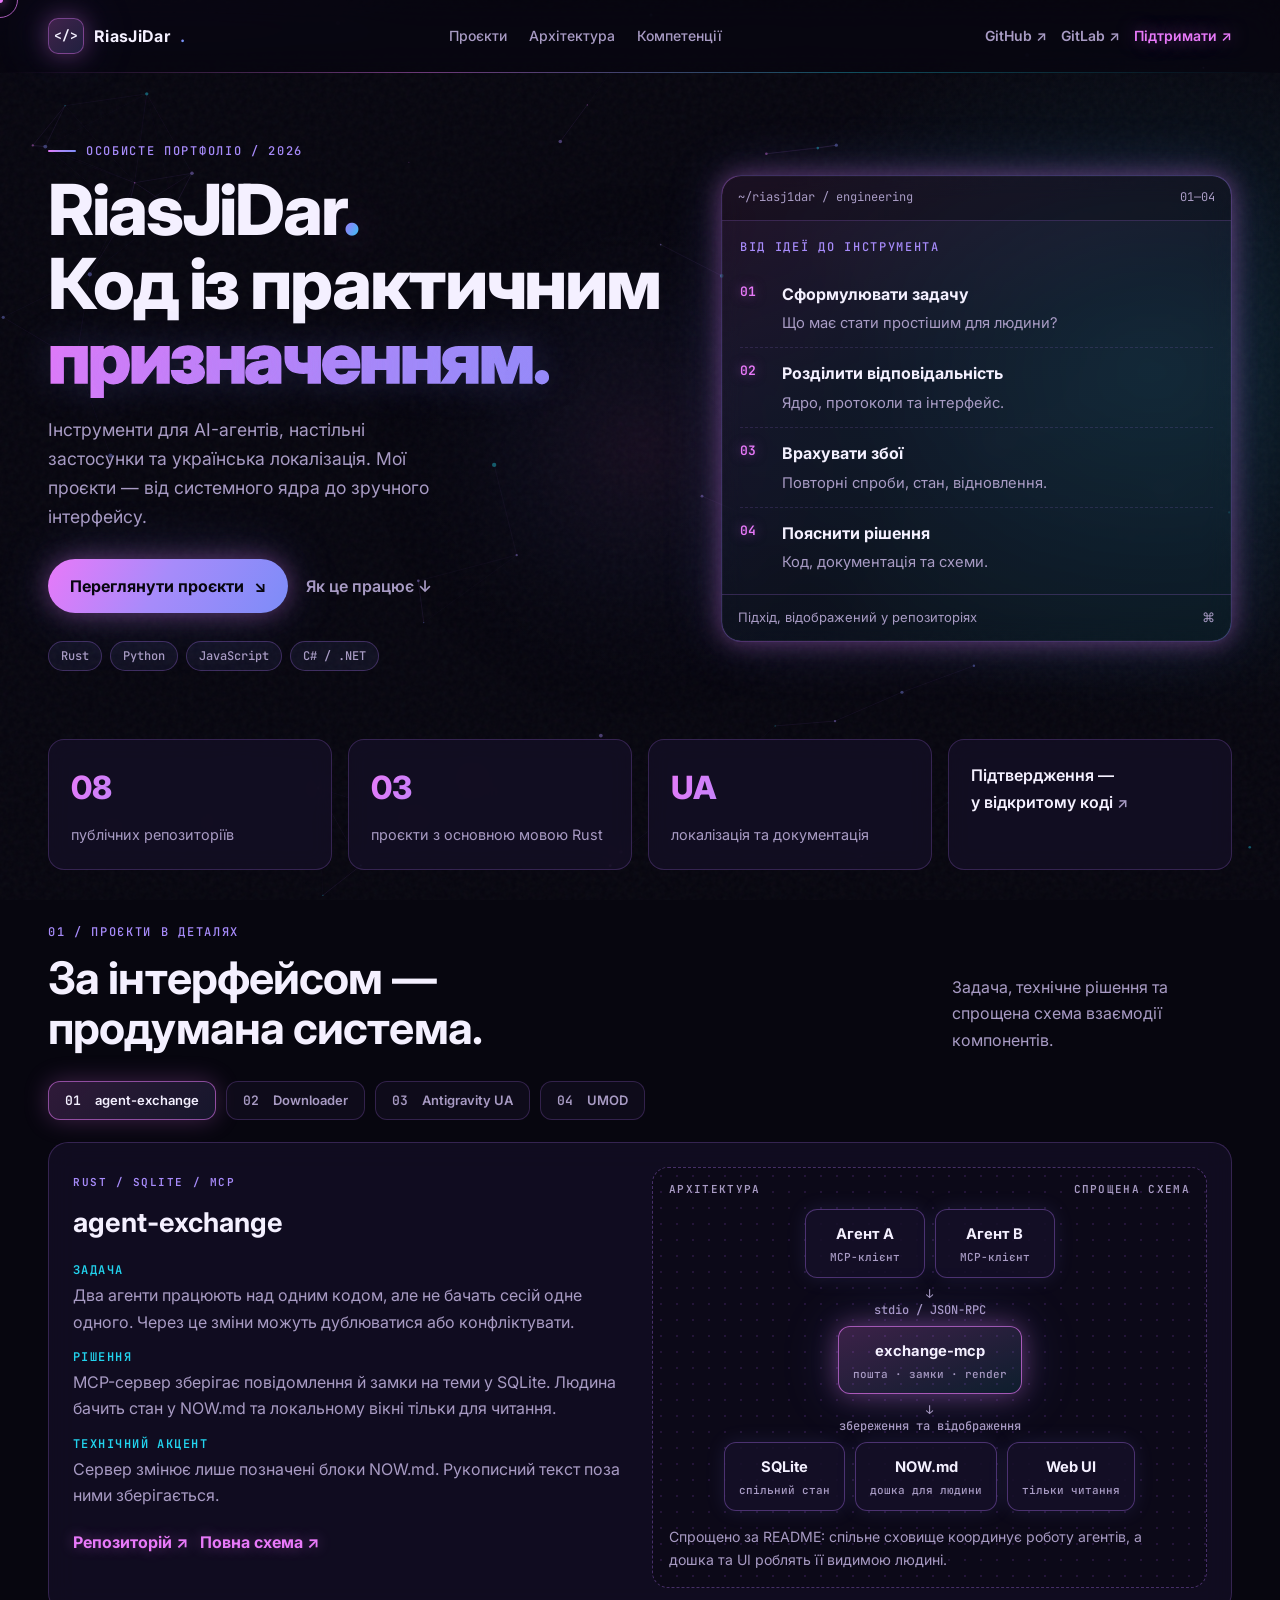
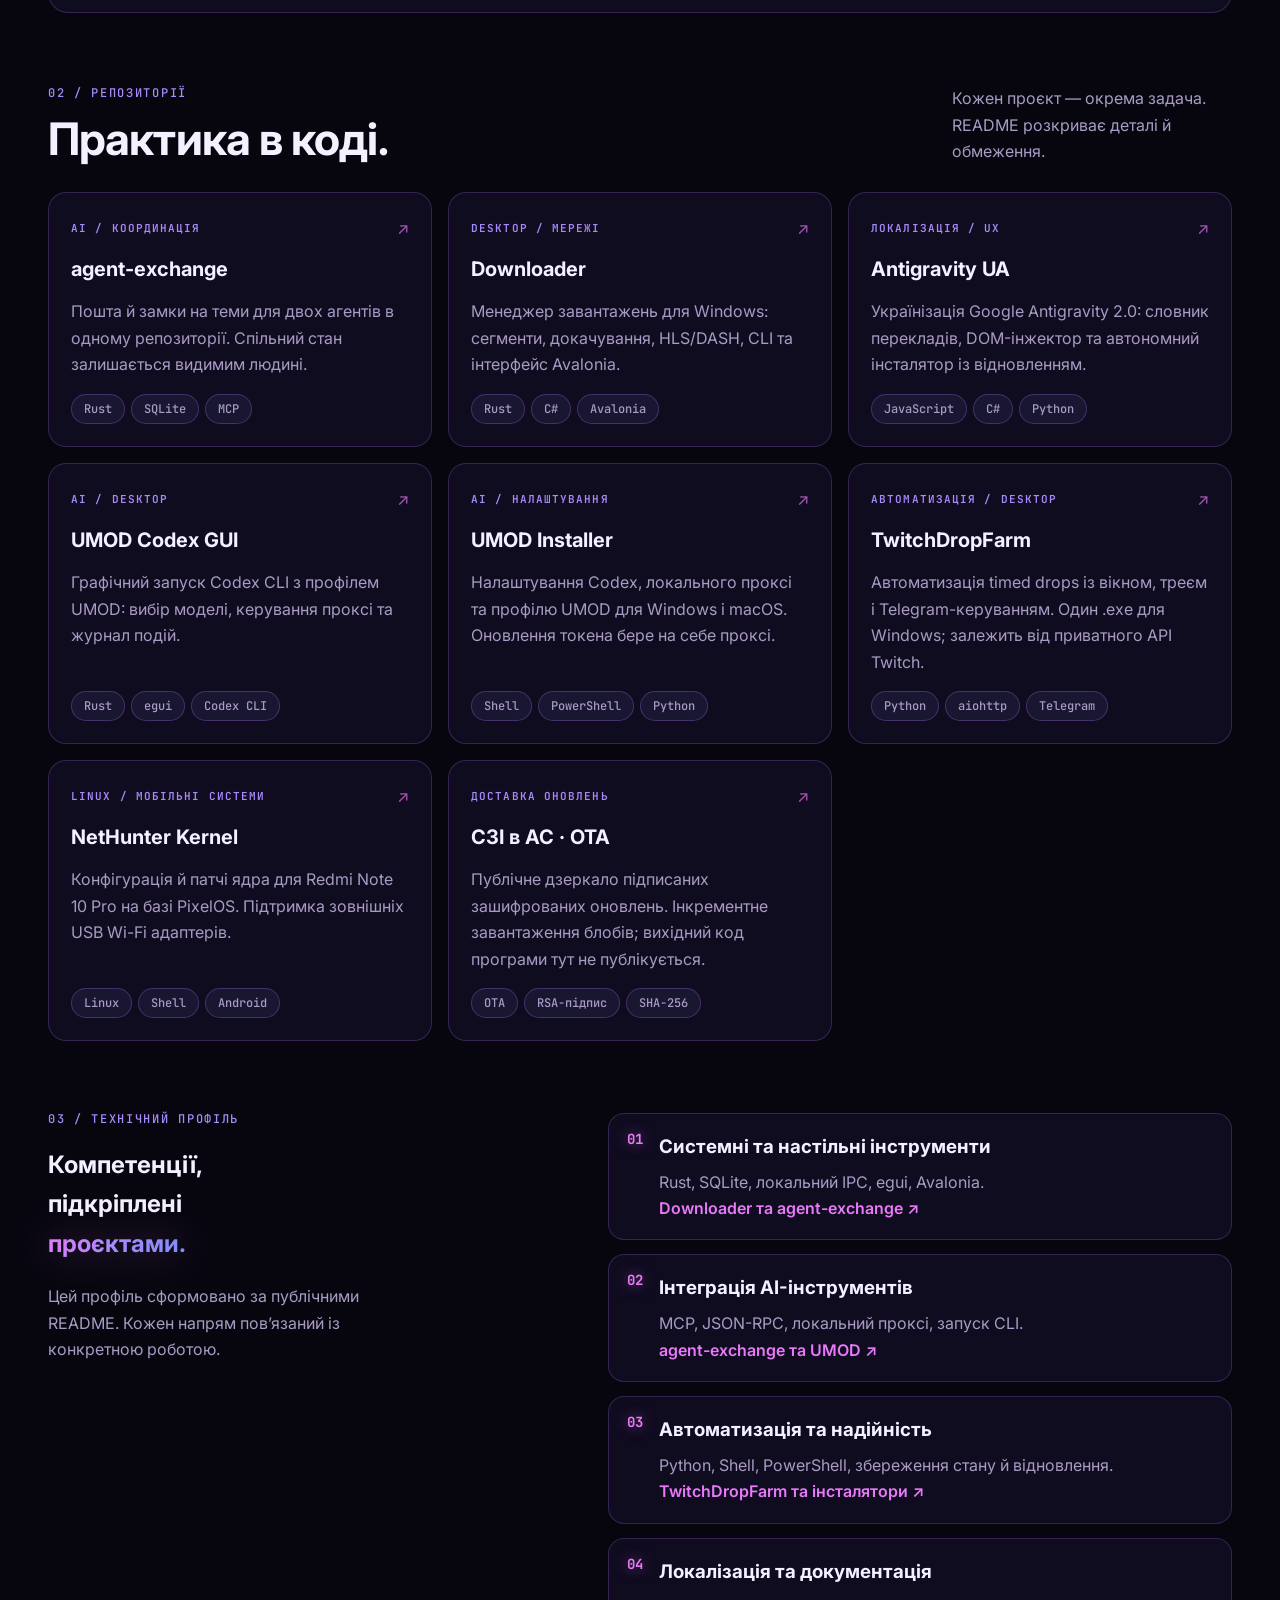
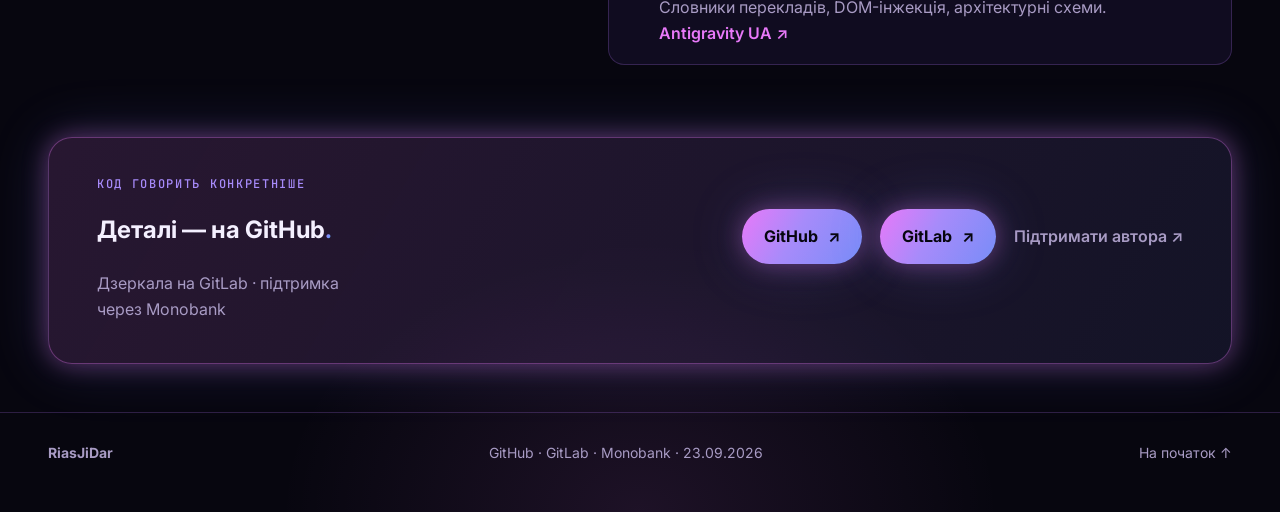
==== v1/index.html @ a7cee1c5 "Promote Win95 Deck to site root; archive Neon as /v1/ v3 becomes the homepage. Old neon lives at /v1" ====
<!doctype html>
<html lang="uk">
<head>
<meta charset="utf-8">
<meta name="viewport" content="width=device-width, initial-scale=1">
<title>RiasJiDar — інструменти, код, архітектура</title>
<meta name="description" content="GitHub-портфоліо RiasJiDar: Rust, Python, інструменти для AI-агентів, Windows-застосунки та українська локалізація. Проєкти з поясненнями й схемами.">
<meta name="theme-color" content="#101210">
<meta property="og:title" content="RiasJiDar — GitHub-портфоліо">
<meta property="og:description" content="Від задачі до архітектури. Проєкти, технічні рішення та відкритий код.">
<link rel="icon" type="image/svg+xml" href="data:image/svg+xml,%3Csvg xmlns='http://www.w3.org/2000/svg' viewBox='0 0 32 32'%3E%3Crect width='32' height='32' rx='7' fill='%23101210'/%3E%3Cpath d='M12 9 5 16l7 7m8-14 7 7-7 7' fill='none' stroke='%23c9f568' stroke-width='3'/%3E%3C/svg%3E">
<link rel="preconnect" href="https://fonts.googleapis.com">
<link rel="preconnect" href="https://fonts.gstatic.com" crossorigin>
<link href="https://fonts.googleapis.com/css2?family=Inter:wght@400;500;600;700;800&family=JetBrains+Mono:wght@400;500&display=swap" rel="stylesheet">
<link rel="stylesheet" href="style.css">
</head>
<body class="fancy">
<canvas id="bg-canvas" aria-hidden="true"></canvas>
<div class="noise" aria-hidden="true"></div>
<div class="cursor" aria-hidden="true"></div>
<div class="cursor-dot" aria-hidden="true"></div>
<div class="scroll-progress" aria-hidden="true"></div>
<a class="skip" href="#main">До вмісту</a>
<header>
<a class="brand" href="#" aria-label="RiasJiDar — на початок">
<span class="brand-icon">&lt;/&gt;</span> RiasJiDar<span class="brand-dot">.</span>
</a>
<nav aria-label="Головна навігація">
<a href="#projects">Проєкти</a>
<a href="#architecture">Архітектура</a>
<a href="#skills">Компетенції</a>
</nav>
<div class="header-links">
<a class="github-top" href="https://github.com/RiasJ1Dar/" target="_blank" rel="noopener noreferrer">GitHub <span aria-hidden="true">↗</span></a>
<a class="github-top" href="https://gitlab.com/RiasJ1Dar" target="_blank" rel="noopener noreferrer">GitLab <span aria-hidden="true">↗</span></a>
<a class="github-top donate" href="https://send.monobank.ua/jar/4XsDm8vmF2" target="_blank" rel="noopener noreferrer">Підтримати <span aria-hidden="true">↗</span></a>
</div>
</header>
<main id="main">
<section class="hero wrap reveal-hero">
<div class="hero-copy">
<p class="eyebrow">
<span class="line">
</span> ОСОБИСТЕ ПОРТФОЛІО / 2026</p>
<h1>RiasJiDar<span class="accent">.</span>
<br>Код із практичним<br>
<span class="outline">призначенням.</span>
</h1>
<p class="intro">Інструменти для AI-агентів, настільні застосунки та українська локалізація. Мої проєкти — від системного ядра до зручного інтерфейсу.</p>
<div class="hero-actions">
<a class="button primary magnetic" href="#projects">Переглянути проєкти <span aria-hidden="true">↘</span>
</a>
<a class="text-link" href="#architecture">Як це працює <span aria-hidden="true">↓</span>
</a>
</div>
<div class="hero-tags">
<span>Rust</span>
<span>Python</span>
<span>JavaScript</span>
<span>C# / .NET</span>
</div>
</div>
<div class="hero-panel">
<div class="panel-bar">
<span class="mono">~/riasj1dar / engineering</span>
<span class="mono">01—04</span>
</div>
<div class="panel-inner">
<p class="eyebrow">ВІД ІДЕЇ ДО ІНСТРУМЕНТА</p>
<div class="engineering-row">
<span class="index">01</span>
<div>
<h3>Сформулювати задачу</h3>
<p>Що має стати простішим для людини?</p>
</div>
</div>
<div class="engineering-row">
<span class="index">02</span>
<div>
<h3>Розділити відповідальність</h3>
<p>Ядро, протоколи та інтерфейс.</p>
</div>
</div>
<div class="engineering-row">
<span class="index">03</span>
<div>
<h3>Врахувати збої</h3>
<p>Повторні спроби, стан, відновлення.</p>
</div>
</div>
<div class="engineering-row">
<span class="index">04</span>
<div>
<h3>Пояснити рішення</h3>
<p>Код, документація та схеми.</p>
</div>
</div>
</div>
<div class="panel-footer">
<span>Підхід, відображений у репозиторіях</span>
<span aria-hidden="true">⌘</span>
</div>
</div>
</section>
<div class="facts wrap reveal">
<div>
<strong>08</strong>
<span>публічних репозиторіїв</span>
</div>
<div>
<strong>03</strong>
<span>проєкти з основною мовою Rust</span>
</div>
<div>
<strong>UA</strong>
<span>локалізація та документація</span>
</div>
<a href="https://github.com/RiasJ1Dar?tab=repositories" target="_blank" rel="noopener noreferrer">Підтвердження —<br>у відкритому коді <span aria-hidden="true">↗</span>
</a>
</div>
<section id="architecture" class="wrap architecture reveal">
<div class="section-top">
<div>
<p class="eyebrow">01 / ПРОЄКТИ В ДЕТАЛЯХ</p>
<h2>За інтерфейсом —<br>продумана система.</h2>
</div>
<p class="section-note">Задача, технічне рішення та спрощена схема взаємодії компонентів.</p>
</div>
<div class="project-tabs" role="tablist" aria-label="Проєкт для перегляду">
<button id="tab-exchange" role="tab" aria-selected="true" aria-controls="case-panel" data-project="exchange">01 <span>agent-exchange</span>
</button>
<button id="tab-downloader" role="tab" aria-selected="false" aria-controls="case-panel" tabindex="-1" data-project="downloader">02 <span>Downloader</span>
</button>
<button id="tab-antigravity" role="tab" aria-selected="false" aria-controls="case-panel" tabindex="-1" data-project="antigravity">03 <span>Antigravity UA</span>
</button>
<button id="tab-umod" role="tab" aria-selected="false" aria-controls="case-panel" tabindex="-1" data-project="umod">04 <span>UMOD</span>
</button>
</div>
<div id="case-panel" role="tabpanel" tabindex="0" aria-labelledby="tab-exchange">
</div>
</section>
<section id="projects" class="wrap projects reveal">
<div class="section-top">
<div>
<p class="eyebrow">02 / РЕПОЗИТОРІЇ</p>
<h2>Практика в коді.</h2>
</div>
<p class="section-note">Кожен проєкт — окрема задача.<br>README розкриває деталі й обмеження.</p>
</div>
<div class="repo-grid">
<a class="repo-card reveal-card" href="https://github.com/RiasJ1Dar/agent-exchange" target="_blank" rel="noopener noreferrer">
<div class="card-top">
<span class="category">AI / КООРДИНАЦІЯ</span>
<span class="external">↗</span>
</div>
<h3>agent-exchange</h3>
<p>Пошта й замки на теми для двох агентів в одному репозиторії. Спільний стан залишається видимим людині.</p>
<div class="tags">
<span>Rust</span>
<span>SQLite</span>
<span>MCP</span>
</div>
</a>
<a class="repo-card reveal-card" href="https://github.com/RiasJ1Dar/downloader" target="_blank" rel="noopener noreferrer">
<div class="card-top">
<span class="category">DESKTOP / МЕРЕЖІ</span>
<span class="external">↗</span>
</div>
<h3>Downloader</h3>
<p>Менеджер завантажень для Windows: сегменти, докачування, HLS/DASH, CLI та інтерфейс Avalonia.</p>
<div class="tags">
<span>Rust</span>
<span>C#</span>
<span>Avalonia</span>
</div>
</a>
<a class="repo-card reveal-card" href="https://github.com/RiasJ1Dar/antigravity-ua" target="_blank" rel="noopener noreferrer">
<div class="card-top">
<span class="category">ЛОКАЛІЗАЦІЯ / UX</span>
<span class="external">↗</span>
</div>
<h3>Antigravity UA</h3>
<p>Українізація Google Antigravity 2.0: словник перекладів, DOM-інжектор та автономний інсталятор із відновленням.</p>
<div class="tags">
<span>JavaScript</span>
<span>C#</span>
<span>Python</span>
</div>
</a>
<a class="repo-card reveal-card" href="https://github.com/RiasJ1Dar/umod-codex-gui" target="_blank" rel="noopener noreferrer">
<div class="card-top">
<span class="category">AI / DESKTOP</span>
<span class="external">↗</span>
</div>
<h3>UMOD Codex GUI</h3>
<p>Графічний запуск Codex CLI з профілем UMOD: вибір моделі, керування проксі та журнал подій.</p>
<div class="tags">
<span>Rust</span>
<span>egui</span>
<span>Codex CLI</span>
</div>
</a>
<a class="repo-card reveal-card" href="https://github.com/RiasJ1Dar/umod-installer" target="_blank" rel="noopener noreferrer">
<div class="card-top">
<span class="category">AI / НАЛАШТУВАННЯ</span>
<span class="external">↗</span>
</div>
<h3>UMOD Installer</h3>
<p>Налаштування Codex, локального проксі та профілю UMOD для Windows і macOS. Оновлення токена бере на себе проксі.</p>
<div class="tags">
<span>Shell</span>
<span>PowerShell</span>
<span>Python</span>
</div>
</a>
<a class="repo-card reveal-card" href="https://github.com/RiasJ1Dar/TwitchDropFarm" target="_blank" rel="noopener noreferrer">
<div class="card-top">
<span class="category">АВТОМАТИЗАЦІЯ / DESKTOP</span>
<span class="external">↗</span>
</div>
<h3>TwitchDropFarm</h3>
<p>Автоматизація timed drops із вікном, треєм і Telegram-керуванням. Один .exe для Windows; залежить від приватного API Twitch.</p>
<div class="tags">
<span>Python</span>
<span>aiohttp</span>
<span>Telegram</span>
</div>
</a>
<a class="repo-card reveal-card" href="https://github.com/RiasJ1Dar/sweet-nethunter-kernel" target="_blank" rel="noopener noreferrer">
<div class="card-top">
<span class="category">LINUX / МОБІЛЬНІ СИСТЕМИ</span>
<span class="external">↗</span>
</div>
<h3>NetHunter Kernel</h3>
<p>Конфігурація й патчі ядра для Redmi Note 10 Pro на базі PixelOS. Підтримка зовнішніх USB Wi-Fi адаптерів.</p>
<div class="tags">
<span>Linux</span>
<span>Shell</span>
<span>Android</span>
</div>
</a>
<a class="repo-card reveal-card" href="https://github.com/RiasJ1Dar/szi-as-ota" target="_blank" rel="noopener noreferrer">
<div class="card-top">
<span class="category">ДОСТАВКА ОНОВЛЕНЬ</span>
<span class="external">↗</span>
</div>
<h3>СЗІ в АС · OTA</h3>
<p>Публічне дзеркало підписаних зашифрованих оновлень. Інкрементне завантаження блобів; вихідний код програми тут не публікується.</p>
<div class="tags">
<span>OTA</span>
<span>RSA-підпис</span>
<span>SHA-256</span>
</div>
</a>
</div>
</section>
<section id="skills" class="wrap skills reveal">
<div>
<p class="eyebrow">03 / ТЕХНІЧНИЙ ПРОФІЛЬ</p>
<h2>Компетенції,<br>підкріплені<br>
<span class="accent">проєктами.</span>
</h2>
<p class="skills-note">Цей профіль сформовано за публічними README. Кожен напрям пов’язаний із конкретною роботою.</p>
</div>
<div class="skill-list">
<div>
<span class="skill-number">01</span>
<div>
<h3>Системні та настільні інструменти</h3>
<p>Rust, SQLite, локальний IPC, egui, Avalonia.<br>
<a href="#architecture" data-select="downloader">Downloader та agent-exchange ↗</a>
</p>
</div>
</div>
<div>
<span class="skill-number">02</span>
<div>
<h3>Інтеграція AI-інструментів</h3>
<p>MCP, JSON-RPC, локальний проксі, запуск CLI.<br>
<a href="#architecture" data-select="umod">agent-exchange та UMOD ↗</a>
</p>
</div>
</div>
<div>
<span class="skill-number">03</span>
<div>
<h3>Автоматизація та надійність</h3>
<p>Python, Shell, PowerShell, збереження стану й відновлення.<br>
<a href="https://github.com/RiasJ1Dar/TwitchDropFarm" target="_blank" rel="noopener noreferrer">TwitchDropFarm та інсталятори ↗</a>
</p>
</div>
</div>
<div>
<span class="skill-number">04</span>
<div>
<h3>Локалізація та документація</h3>
<p>Словники перекладів, DOM-інжекція, архітектурні схеми.<br>
<a href="#architecture" data-select="antigravity">Antigravity UA ↗</a>
</p>
</div>
</div>
</div>
</section>
<section class="closing wrap reveal">
<div>
<p class="eyebrow">КОД ГОВОРИТЬ КОНКРЕТНІШЕ</p>
<h2>Деталі — на GitHub<span class="accent">.</span></h2>
<p class="section-note" style="margin-top:12px">Дзеркала на GitLab · підтримка через Monobank</p>
</div>
<div class="hero-actions">
<a class="button primary magnetic" href="https://github.com/RiasJ1Dar/" target="_blank" rel="noopener noreferrer">GitHub <span aria-hidden="true">↗</span></a>
<a class="button primary magnetic" href="https://gitlab.com/RiasJ1Dar" target="_blank" rel="noopener noreferrer">GitLab <span aria-hidden="true">↗</span></a>
<a class="text-link" href="https://send.monobank.ua/jar/4XsDm8vmF2" target="_blank" rel="noopener noreferrer">Підтримати автора <span aria-hidden="true">↗</span></a>
</div>
</section>
</main>
<footer class="wrap">
<span><strong>RiasJiDar</strong></span>
<span>GitHub · GitLab · Monobank · 23.09.2026</span>
<a href="#">На початок ↑</a>
</footer>
<script src="app.js"></script>
</body>
</html>
---- v1/style.css ----
/* RiasJ1Dar portfolio — purple neon + iridescent */
:root{
  --bg:#07060f;
  --bg2:#0d0a1a;
  --panel:rgba(22,16,40,.72);
  --panel-solid:#141022;
  --line:rgba(180,120,255,.22);
  --text:#f4f0ff;
  --muted:#a89bc4;
  --accent:#c084fc;
  --accent2:#a78bfa;
  --neon:#e879f9;
  --neon2:#818cf8;
  --neon3:#22d3ee;
  --glow:0 0 24px rgba(232,121,249,.35),0 0 60px rgba(129,140,248,.2);
  --mono:"JetBrains Mono",ui-monospace,SFMono-Regular,Consolas,monospace;
  --sans:Inter,"Segoe UI",system-ui,sans-serif;
  --iris:linear-gradient(120deg,#e879f9,#a78bfa,#818cf8,#22d3ee,#e879f9);
}
*{box-sizing:border-box}
html{scroll-behavior:smooth;scroll-padding-top:100px}
body{
  margin:0;min-height:100vh;color:var(--text);
  font:16px/1.65 var(--sans);
  background:radial-gradient(1200px 800px at 10% -10%,rgba(168,85,247,.22),transparent 55%),
             radial-gradient(900px 700px at 90% 10%,rgba(34,211,238,.12),transparent 50%),
             radial-gradient(800px 600px at 50% 100%,rgba(232,121,249,.1),transparent 45%),
             var(--bg);
  overflow-x:hidden;
}
body.fancy{cursor:none}
@media (hover:none),(pointer:coarse){body.fancy{cursor:auto}.cursor,.cursor-dot{display:none!important}}
a{color:inherit;text-decoration:none}
button{font:inherit;color:inherit;background:none;border:0;cursor:pointer}
a:focus-visible,button:focus-visible,[tabindex]:focus-visible{outline:2px solid var(--neon);outline-offset:5px}
::selection{background:var(--neon);color:var(--bg)}

#bg-canvas{position:fixed;inset:0;width:100%;height:100%;z-index:0;pointer-events:none;opacity:.55}
.noise{position:fixed;inset:0;z-index:1;pointer-events:none;opacity:.04;
  background-image:url("data:image/svg+xml,%3Csvg viewBox='0 0 200 200' xmlns='http://www.w3.org/2000/svg'%3E%3Cfilter id='n'%3E%3CfeTurbulence type='fractalNoise' baseFrequency='.85' numOctaves='4' stitchTiles='stitch'/%3E%3C/filter%3E%3Crect width='100%25' height='100%25' filter='url(%23n)'/%3E%3C/svg%3E");
}
.scroll-progress{position:fixed;top:0;left:0;height:3px;width:0;z-index:100;
  background:var(--iris);background-size:200% 100%;animation:irisShift 4s linear infinite;
  box-shadow:var(--glow);transition:width .1s linear}
.cursor{position:fixed;width:36px;height:36px;border:1px solid rgba(232,121,249,.7);border-radius:50%;
  pointer-events:none;z-index:99;transform:translate(-50%,-50%);transition:width .2s,height .2s,border-color .2s,background .2s;
  mix-blend-mode:screen}
.cursor.on-link{width:52px;height:52px;background:rgba(232,121,249,.12);border-color:var(--neon3)}
.cursor-dot{position:fixed;width:6px;height:6px;background:var(--neon);border-radius:50%;
  pointer-events:none;z-index:99;transform:translate(-50%,-50%);box-shadow:0 0 12px var(--neon)}

.wrap{max-width:1280px;margin:auto;padding-left:48px;padding-right:48px;position:relative;z-index:2}
.skip{position:fixed;top:-80px;left:16px;background:var(--neon);color:var(--bg);padding:12px 16px;z-index:110;border-radius:8px;font-weight:600}
.skip:focus{top:16px}

header{position:sticky;top:0;z-index:50;display:flex;align-items:center;justify-content:space-between;gap:20px;
  max-width:1280px;margin:0 auto;padding:18px 48px;
  background:rgba(7,6,15,.65);backdrop-filter:blur(16px) saturate(1.4);
  border-bottom:1px solid transparent;border-image:linear-gradient(90deg,transparent,rgba(232,121,249,.45),rgba(34,211,238,.35),transparent) 1}
.brand{font-weight:700;letter-spacing:.02em;display:flex;align-items:center;gap:10px}
.brand-icon{display:inline-grid;place-items:center;width:36px;height:36px;border-radius:10px;
  background:linear-gradient(135deg,rgba(232,121,249,.25),rgba(129,140,248,.2));
  border:1px solid rgba(232,121,249,.4);box-shadow:var(--glow);font-family:var(--mono);font-size:13px}
.brand-dot{background:var(--iris);-webkit-background-clip:text;background-clip:text;color:transparent;background-size:200% auto;animation:irisShift 5s linear infinite}
nav{display:flex;gap:22px}
nav a{color:var(--muted);font-size:14px;font-weight:500;position:relative}
nav a::after{content:"";position:absolute;left:0;bottom:-4px;width:0;height:2px;background:var(--iris);background-size:200% auto;transition:width .3s}
nav a:hover{color:var(--text)}nav a:hover::after{width:100%}
.header-links{display:flex;align-items:center;gap:14px;flex-wrap:wrap}
.github-top{font-size:14px;font-weight:600;color:var(--muted);transition:color .2s,text-shadow .2s}
.github-top:hover,.github-top.donate{color:var(--neon);text-shadow:0 0 18px rgba(232,121,249,.55)}

.eyebrow{display:flex;align-items:center;gap:10px;font:500 12px/1 var(--mono);letter-spacing:.14em;text-transform:uppercase;color:var(--accent2);margin:0 0 16px}
.eyebrow .line{width:28px;height:2px;background:var(--iris);background-size:200% auto;animation:irisShift 4s linear infinite;border-radius:2px}

.hero{display:grid;grid-template-columns:1.1fr .9fr;gap:48px;padding:72px 48px 40px;align-items:center}
h1{font-size:clamp(2.6rem,6vw,4.4rem);line-height:1.05;font-weight:800;letter-spacing:-.03em;margin:0 0 20px}
.accent{background:var(--iris);-webkit-background-clip:text;background-clip:text;color:transparent;background-size:200% auto;animation:irisShift 6s linear infinite;filter:drop-shadow(0 0 18px rgba(232,121,249,.35))}
.outline{
  -webkit-text-stroke:1.5px transparent;
  background:var(--iris);-webkit-background-clip:text;background-clip:text;color:transparent;
  background-size:300% auto;animation:irisShift 7s linear infinite;
  text-shadow:0 0 40px rgba(129,140,248,.25);
}
.intro{color:var(--muted);font-size:1.1rem;max-width:36ch;margin:0 0 28px}
.hero-actions{display:flex;flex-wrap:wrap;align-items:center;gap:18px;margin-bottom:28px}
.button.primary{
  display:inline-flex;align-items:center;gap:10px;padding:14px 22px;border-radius:999px;font-weight:700;
  color:var(--bg);position:relative;overflow:hidden;isolation:isolate;
  background:var(--iris);background-size:200% auto;animation:irisShift 5s linear infinite;
  box-shadow:var(--glow);transition:transform .25s,box-shadow .25s;
}
.button.primary::before{content:"";position:absolute;inset:0;background:linear-gradient(90deg,transparent,rgba(255,255,255,.35),transparent);transform:translateX(-120%);transition:transform .6s;z-index:-1}
.button.primary:hover{transform:translateY(-2px);box-shadow:0 0 32px rgba(232,121,249,.55),0 0 80px rgba(34,211,238,.25)}
.button.primary:hover::before{transform:translateX(120%)}
.text-link{color:var(--muted);font-weight:600;transition:color .2s}.text-link:hover{color:var(--neon)}
.hero-tags{display:flex;flex-wrap:wrap;gap:8px}
.hero-tags span,.tags span{
  font:500 12px/1 var(--mono);padding:8px 12px;border-radius:999px;
  border:1px solid rgba(180,120,255,.28);background:rgba(129,140,248,.08);color:var(--muted);
  transition:border-color .25s,color .25s,box-shadow .25s,transform .25s;
}
.hero-tags span:hover,.repo-card:hover .tags span{border-color:rgba(232,121,249,.55);color:var(--text);box-shadow:0 0 16px rgba(232,121,249,.2)}

.hero-panel{
  border-radius:20px;overflow:hidden;position:relative;
  background:linear-gradient(160deg,rgba(232,121,249,.12),rgba(129,140,248,.06) 40%,rgba(34,211,238,.06));
  border:1px solid rgba(180,120,255,.3);box-shadow:0 0 0 1px rgba(255,255,255,.03) inset,var(--glow);
  backdrop-filter:blur(12px);
  animation:panelFloat 7s ease-in-out infinite;
}
.hero-panel::before{content:"";position:absolute;inset:-1px;border-radius:20px;padding:1px;
  background:var(--iris);background-size:200% auto;animation:irisShift 6s linear infinite;
  -webkit-mask:linear-gradient(#000 0 0) content-box,linear-gradient(#000 0 0);-webkit-mask-composite:xor;mask-composite:exclude;pointer-events:none;opacity:.7}
.panel-bar{display:flex;justify-content:space-between;padding:12px 16px;border-bottom:1px solid var(--line);background:rgba(0,0,0,.25)}
.mono{font-family:var(--mono);font-size:12px;color:var(--muted)}
.panel-inner{padding:20px 18px 8px}.panel-footer{display:flex;justify-content:space-between;padding:12px 16px;border-top:1px solid var(--line);color:var(--muted);font-size:13px}
.engineering-row{display:flex;gap:14px;padding:12px 0;border-bottom:1px dashed rgba(180,120,255,.15)}
.engineering-row:last-child{border:0}.engineering-row h3{margin:0 0 4px;font-size:1rem}.engineering-row p{margin:0;color:var(--muted);font-size:.92rem}
.index{font:600 13px/1 var(--mono);color:var(--neon);text-shadow:0 0 12px rgba(232,121,249,.5);min-width:28px;padding-top:4px}

.facts{display:grid;grid-template-columns:repeat(4,1fr);gap:16px;padding:28px 48px 56px}
.facts>div,.facts>a{
  padding:22px;border-radius:16px;border:1px solid var(--line);background:var(--panel);
  backdrop-filter:blur(10px);transition:transform .3s,border-color .3s,box-shadow .3s;
}
.facts>div:hover,.facts>a:hover{transform:translateY(-4px);border-color:rgba(232,121,249,.5);box-shadow:var(--glow)}
.facts strong{display:block;font-size:2rem;font-weight:800;background:var(--iris);-webkit-background-clip:text;background-clip:text;color:transparent;background-size:200% auto;animation:irisShift 5s linear infinite;margin-bottom:6px}
.facts span{color:var(--muted);font-size:.9rem}.facts a{color:var(--text);font-weight:600}

.section-top{display:flex;justify-content:space-between;gap:24px;align-items:end;margin-bottom:28px}
.section-top h2{font-size:clamp(1.8rem,3.5vw,2.8rem);line-height:1.1;letter-spacing:-.02em;margin:0}
.section-note{color:var(--muted);max-width:28ch;margin:0}
.architecture,.projects,.skills,.closing{padding-bottom:72px}

.project-tabs{display:flex;flex-wrap:wrap;gap:10px;margin-bottom:22px}
.project-tabs button{
  padding:12px 16px;border-radius:12px;border:1px solid var(--line);background:rgba(20,16,34,.6);
  color:var(--muted);font:600 13px/1 var(--mono);transition:all .3s;
}
.project-tabs button span{font-family:var(--sans);font-weight:600;margin-left:6px;text-transform:none;letter-spacing:0}
.project-tabs button[aria-selected="true"],.project-tabs button:hover{
  color:var(--text);border-color:rgba(232,121,249,.55);
  background:linear-gradient(135deg,rgba(232,121,249,.18),rgba(129,140,248,.12));
  box-shadow:0 0 24px rgba(232,121,249,.25);
}

#case-panel{min-height:320px}
.case{display:grid;grid-template-columns:1fr 1fr;gap:24px;padding:24px;border-radius:20px;
  border:1px solid var(--line);background:var(--panel);backdrop-filter:blur(14px);
  animation:caseIn .45s ease both}
.case-text h3{margin:8px 0 18px;font-size:1.7rem}.case-text h4{margin:16px 0 6px;font:600 12px/1 var(--mono);letter-spacing:.12em;color:var(--neon3)}
.case-text p{margin:0;color:var(--muted)}.case-label{font:600 11px/1 var(--mono);letter-spacing:.14em;color:var(--accent2)}
.case-links{display:flex;flex-wrap:wrap;gap:12px;margin-top:20px}
.case-links a{font-weight:700;color:var(--neon);text-shadow:0 0 14px rgba(232,121,249,.4)}
.diagram{border-radius:16px;border:1px dashed rgba(180,120,255,.35);background:rgba(0,0,0,.25);padding:16px;
  background-image:radial-gradient(rgba(168,85,247,.15) 1px,transparent 1px);background-size:16px 16px}
.diagram-head{display:flex;justify-content:space-between;font:600 11px/1 var(--mono);letter-spacing:.12em;color:var(--muted);margin-bottom:14px}
.flow{display:flex;flex-direction:column;align-items:center;gap:10px}
.flow-top,.flow-bottom{display:flex;flex-wrap:wrap;gap:10px;justify-content:center;width:100%}
.flow-arrow{color:var(--muted);font:500 12px/1 var(--mono);display:flex;flex-direction:column;align-items:center;gap:4px}
.node{min-width:120px;padding:12px 14px;border-radius:12px;border:1px solid rgba(180,120,255,.35);
  background:rgba(22,16,40,.85);text-align:center;font-weight:700;font-size:.92rem;
  box-shadow:0 0 20px rgba(129,140,248,.12);transition:transform .3s,box-shadow .3s}
.node small{display:block;margin-top:4px;font:500 11px/1.3 var(--mono);color:var(--muted);font-weight:500}
.node-core{border-color:rgba(232,121,249,.65);background:linear-gradient(160deg,rgba(232,121,249,.22),rgba(34,211,238,.1));
  box-shadow:var(--glow);animation:corePulse 2.8s ease-in-out infinite}
.diagram-caption{margin:14px 0 0;color:var(--muted);font-size:.88rem}

.repo-grid{display:grid;grid-template-columns:repeat(3,1fr);gap:16px}
.repo-card{
  display:flex;flex-direction:column;gap:12px;padding:22px;border-radius:18px;
  border:1px solid var(--line);background:var(--panel);backdrop-filter:blur(10px);
  transition:transform .35s cubic-bezier(.2,.8,.2,1),border-color .35s,box-shadow .35s;
  transform-style:preserve-3d;will-change:transform;
}
.repo-card:hover{border-color:rgba(232,121,249,.55);box-shadow:var(--glow)}
.card-top{display:flex;justify-content:space-between;align-items:center}
.category{font:600 11px/1 var(--mono);letter-spacing:.1em;color:var(--accent2)}
.external{color:var(--neon);opacity:.7;transition:transform .3s,opacity .3s}.repo-card:hover .external{opacity:1;transform:translate(3px,-3px)}
.repo-card h3{margin:0;font-size:1.25rem}.repo-card p{margin:0;color:var(--muted);flex:1}.tags{display:flex;flex-wrap:wrap;gap:6px;margin-top:4px}

.skills{display:grid;grid-template-columns:1fr 1.2fr;gap:40px;align-items:start}
.skills-note{color:var(--muted);max-width:34ch}.skill-list{display:flex;flex-direction:column;gap:14px}
.skill-list>div{display:flex;gap:16px;padding:18px;border-radius:16px;border:1px solid var(--line);background:var(--panel);
  transition:transform .3s,border-color .3s,box-shadow .3s}
.skill-list>div:hover{transform:translateX(6px);border-color:rgba(232,121,249,.45);box-shadow:0 0 28px rgba(129,140,248,.2)}
.skill-number{font:700 14px/1 var(--mono);color:var(--neon);text-shadow:0 0 14px rgba(232,121,249,.5)}
.skill-list h3{margin:0 0 6px}.skill-list p{margin:0;color:var(--muted)}.skill-list a{color:var(--neon);font-weight:600}

.closing{display:flex;justify-content:space-between;align-items:center;gap:24px;flex-wrap:wrap;
  padding:40px 48px;border-radius:24px;margin:0 48px 48px;width:auto;max-width:calc(1280px - 0px);
  border:1px solid rgba(232,121,249,.35);
  background:linear-gradient(120deg,rgba(232,121,249,.15),rgba(129,140,248,.1),rgba(34,211,238,.08));
  background-size:200% 200%;animation:irisShift 8s linear infinite;box-shadow:var(--glow)}
.closing-note{margin-top:10px!important;color:var(--muted)}
footer.wrap{display:flex;justify-content:space-between;gap:16px;flex-wrap:wrap;padding:28px 48px 48px;color:var(--muted);font-size:14px;border-top:1px solid var(--line)}
footer a:hover{color:var(--neon)}

/* reveals */
.reveal,.reveal-card{opacity:0;transform:translateY(28px);transition:opacity .7s cubic-bezier(.2,.8,.2,1),transform .7s cubic-bezier(.2,.8,.2,1)}
.reveal.in,.reveal-card.in{opacity:1;transform:none}
.reveal-card{transition-delay:calc(var(--i,0) * 60ms)}
.reveal-hero .hero-copy>*{opacity:0;transform:translateY(24px);animation:rise .8s cubic-bezier(.2,.8,.2,1) forwards}
.reveal-hero .hero-copy>*:nth-child(1){animation-delay:.05s}
.reveal-hero .hero-copy>*:nth-child(2){animation-delay:.15s}
.reveal-hero .hero-copy>*:nth-child(3){animation-delay:.25s}
.reveal-hero .hero-copy>*:nth-child(4){animation-delay:.35s}
.reveal-hero .hero-copy>*:nth-child(5){animation-delay:.45s}
.reveal-hero .hero-panel{opacity:0;transform:translateY(30px) scale(.98);animation:riseSoft .9s .2s cubic-bezier(.2,.8,.2,1) forwards}

@keyframes irisShift{0%{background-position:0% 50%}100%{background-position:200% 50%}}
@keyframes panelFloat{0%,100%{transform:translateY(0)}50%{transform:translateY(-8px)}}
@keyframes corePulse{0%,100%{box-shadow:0 0 20px rgba(232,121,249,.25)}50%{box-shadow:0 0 36px rgba(232,121,249,.55),0 0 60px rgba(34,211,238,.2)}}
@keyframes caseIn{from{opacity:0;transform:translateY(12px) scale(.985)}to{opacity:1;transform:none}}
@keyframes rise{to{opacity:1;transform:none}}
@keyframes riseSoft{to{opacity:1;transform:none}}

@media (max-width:980px){
  .hero,.case,.skills{grid-template-columns:1fr}.repo-grid{grid-template-columns:1fr 1fr}.facts{grid-template-columns:1fr 1fr}
  header,.wrap,footer.wrap,.hero,.facts,.closing{padding-left:20px;padding-right:20px}.closing{margin:0 20px 40px}
  nav{display:none}body.fancy{cursor:auto}.cursor,.cursor-dot{display:none!important}
}
@media (max-width:640px){.repo-grid,.facts{grid-template-columns:1fr}.hero{padding-top:40px}}
@media (prefers-reduced-motion:reduce){
  *{animation:none!important;transition:none!important}.reveal,.reveal-card,.reveal-hero .hero-copy>*,.reveal-hero .hero-panel{opacity:1;transform:none}
  body.fancy{cursor:auto}.cursor,.cursor-dot,#bg-canvas{display:none!important}
}
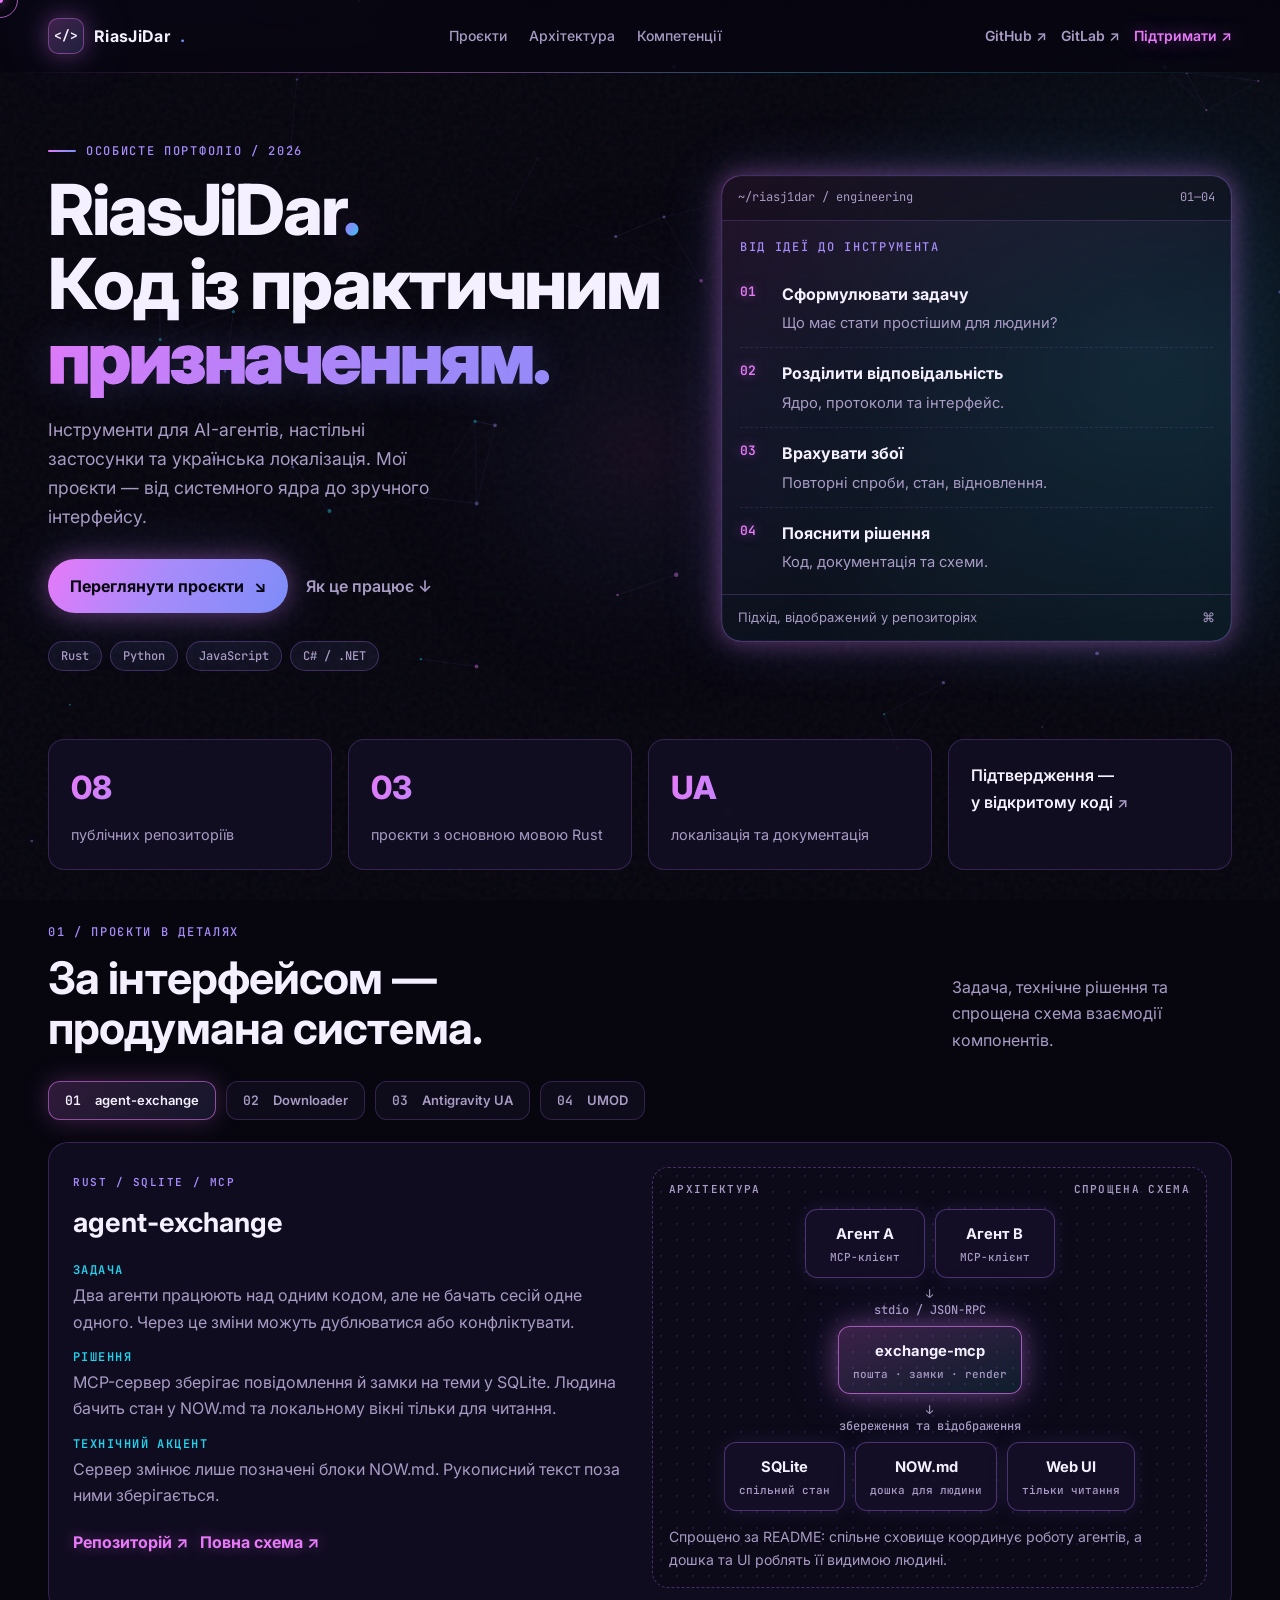
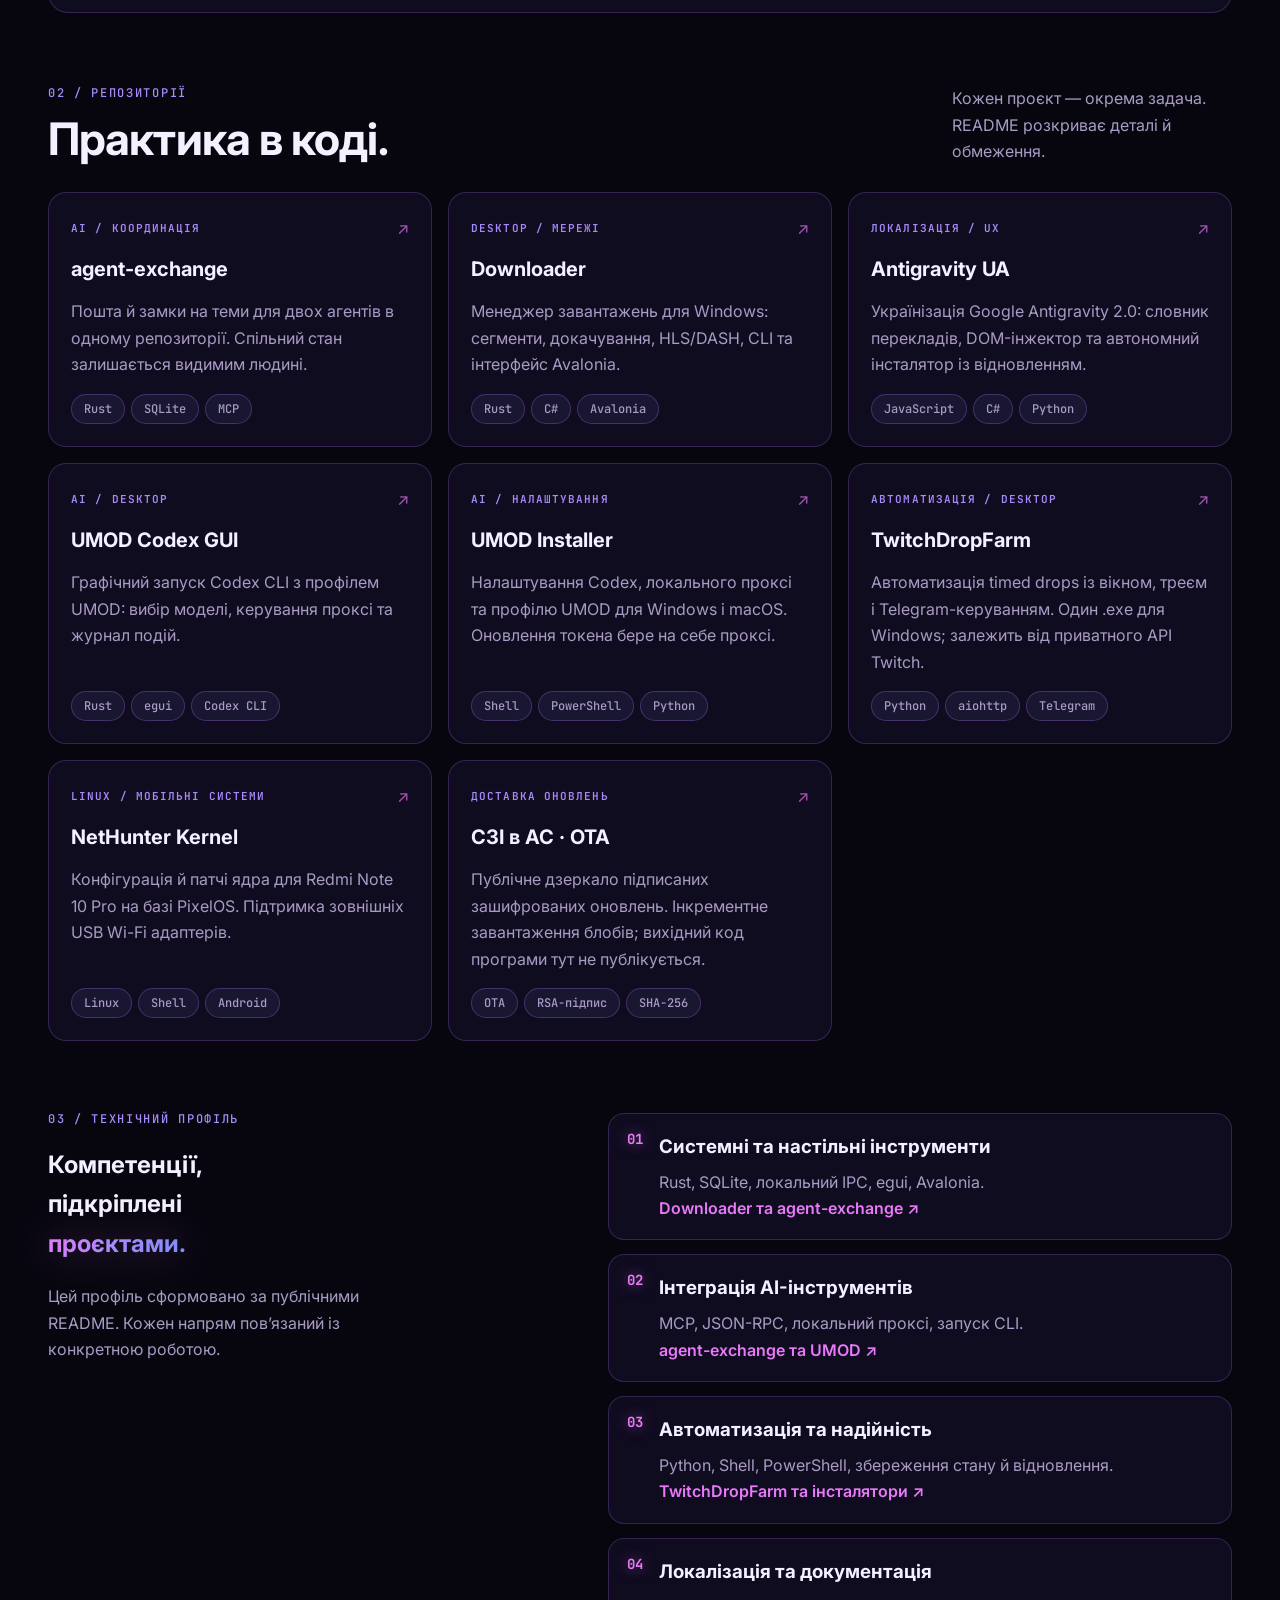
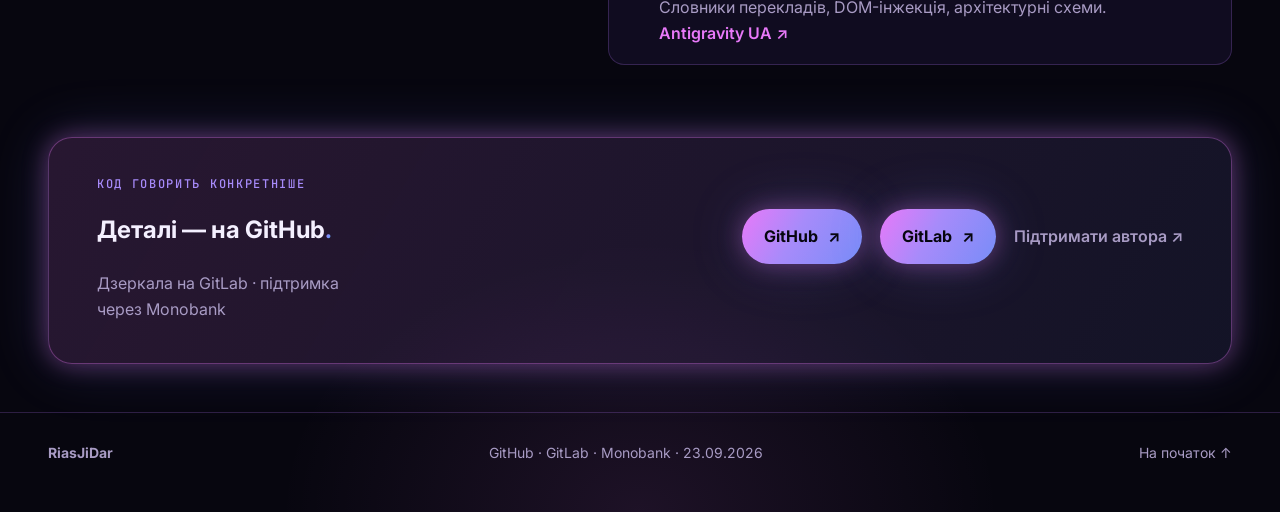
==== commit f0670fc3: "Hide legacy Neon/Signal Deck from public navigation Remove Start/FAQ archive links, add robots.txt +" ====
--- a/v1/index.html
+++ b/v1/index.html
@@ -2,6 +2,7 @@
 <html lang="uk">
 <head>
 <meta charset="utf-8">
+<meta name="robots" content="noindex, nofollow">
 <meta name="viewport" content="width=device-width, initial-scale=1">
 <title>RiasJiDar — інструменти, код, архітектура</title>
 <meta name="description" content="GitHub-портфоліо RiasJiDar: Rust, Python, інструменти для AI-агентів, Windows-застосунки та українська локалізація. Проєкти з поясненнями й схемами.">
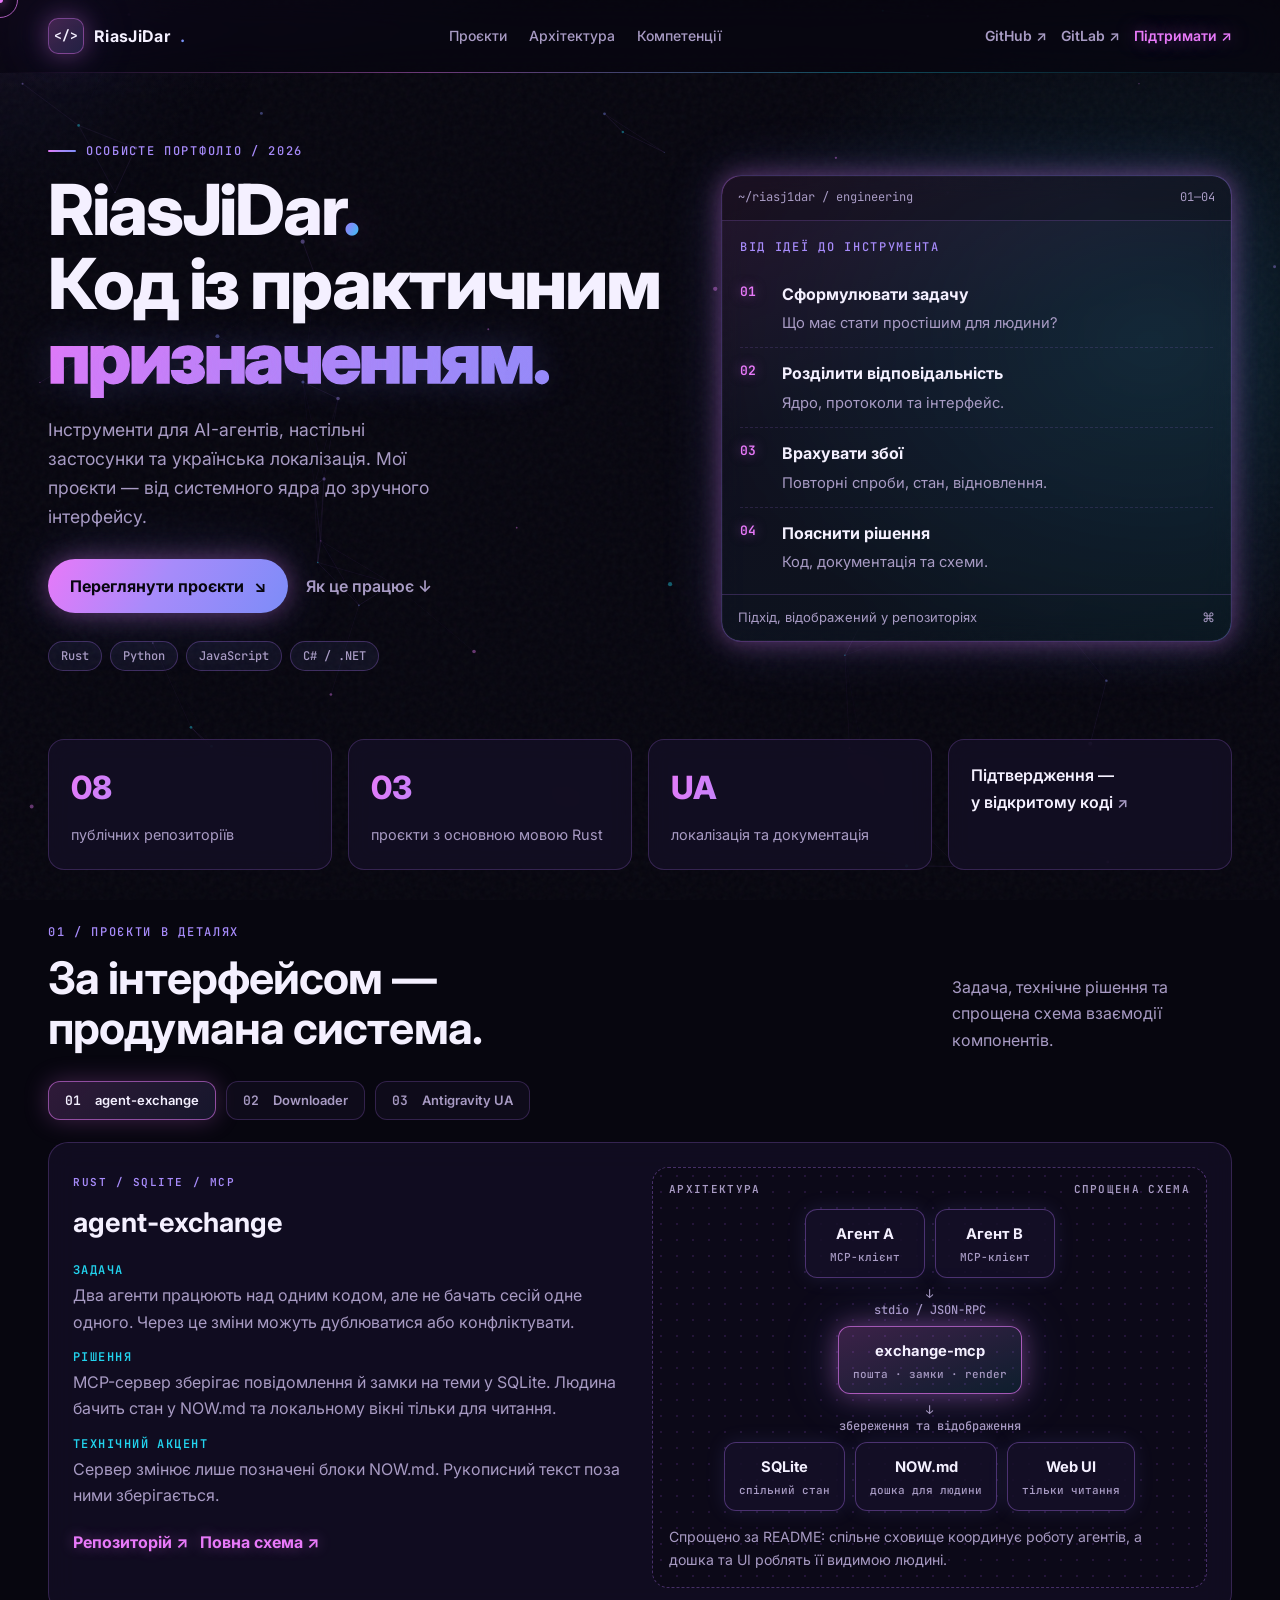
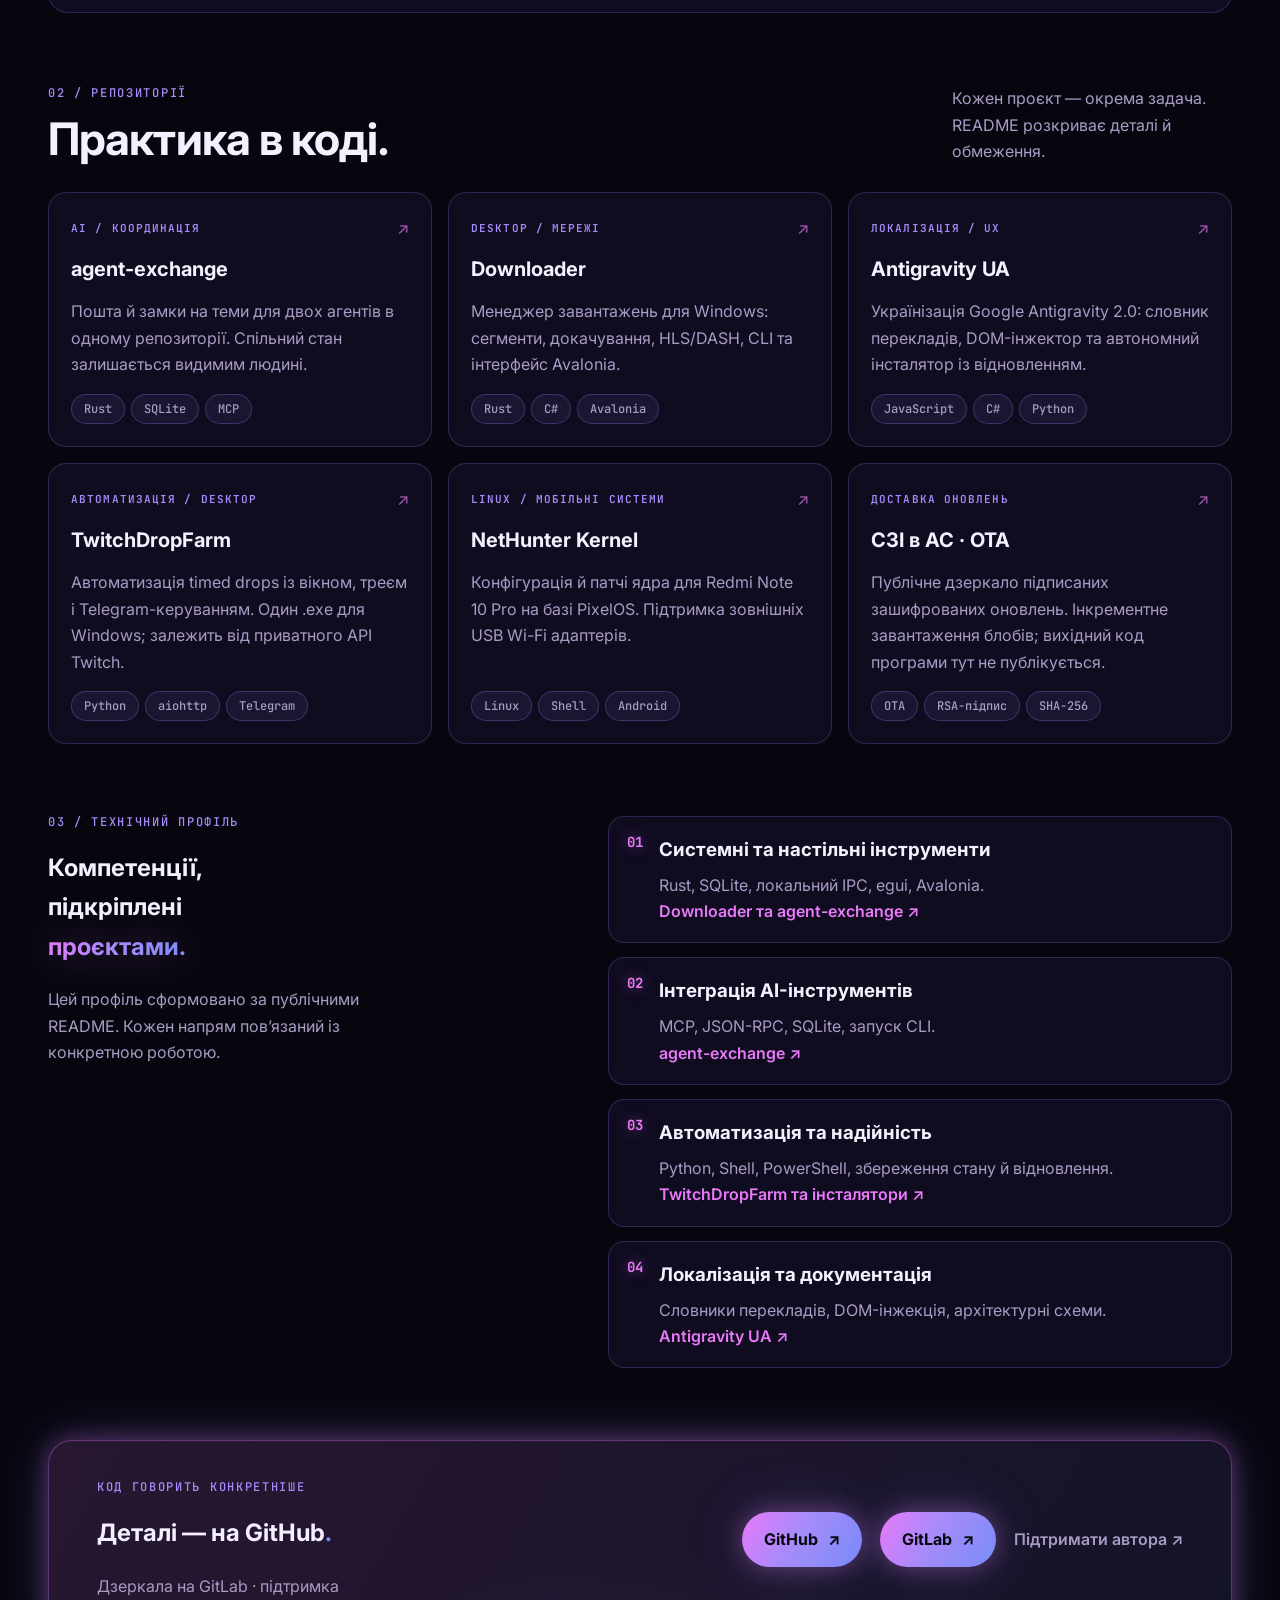
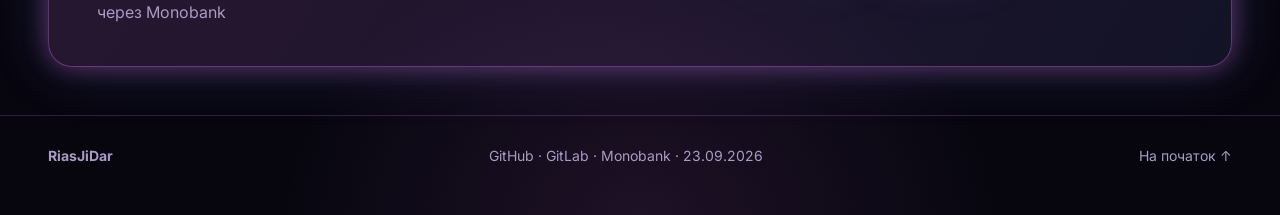
==== commit a160a4b6: "Архіви v1/v2: прибрано закриті проєкти Два репозиторії більше не публічні. v1: вкладка й схема, дві " ====
--- a/v1/index.html
+++ b/v1/index.html
@@ -134,8 +134,6 @@
 </button>
 <button id="tab-antigravity" role="tab" aria-selected="false" aria-controls="case-panel" tabindex="-1" data-project="antigravity">03 <span>Antigravity UA</span>
 </button>
-<button id="tab-umod" role="tab" aria-selected="false" aria-controls="case-panel" tabindex="-1" data-project="umod">04 <span>UMOD</span>
-</button>
 </div>
 <div id="case-panel" role="tabpanel" tabindex="0" aria-labelledby="tab-exchange">
 </div>
@@ -185,32 +183,6 @@
 <div class="tags">
 <span>JavaScript</span>
 <span>C#</span>
-<span>Python</span>
-</div>
-</a>
-<a class="repo-card reveal-card" href="https://github.com/RiasJ1Dar/umod-codex-gui" target="_blank" rel="noopener noreferrer">
-<div class="card-top">
-<span class="category">AI / DESKTOP</span>
-<span class="external">↗</span>
-</div>
-<h3>UMOD Codex GUI</h3>
-<p>Графічний запуск Codex CLI з профілем UMOD: вибір моделі, керування проксі та журнал подій.</p>
-<div class="tags">
-<span>Rust</span>
-<span>egui</span>
-<span>Codex CLI</span>
-</div>
-</a>
-<a class="repo-card reveal-card" href="https://github.com/RiasJ1Dar/umod-installer" target="_blank" rel="noopener noreferrer">
-<div class="card-top">
-<span class="category">AI / НАЛАШТУВАННЯ</span>
-<span class="external">↗</span>
-</div>
-<h3>UMOD Installer</h3>
-<p>Налаштування Codex, локального проксі та профілю UMOD для Windows і macOS. Оновлення токена бере на себе проксі.</p>
-<div class="tags">
-<span>Shell</span>
-<span>PowerShell</span>
 <span>Python</span>
 </div>
 </a>
@@ -277,8 +249,8 @@
 <span class="skill-number">02</span>
 <div>
 <h3>Інтеграція AI-інструментів</h3>
-<p>MCP, JSON-RPC, локальний проксі, запуск CLI.<br>
-<a href="#architecture" data-select="umod">agent-exchange та UMOD ↗</a>
+<p>MCP, JSON-RPC, SQLite, запуск CLI.<br>
+<a href="#architecture" data-select="exchange">agent-exchange ↗</a>
 </p>
 </div>
 </div>
